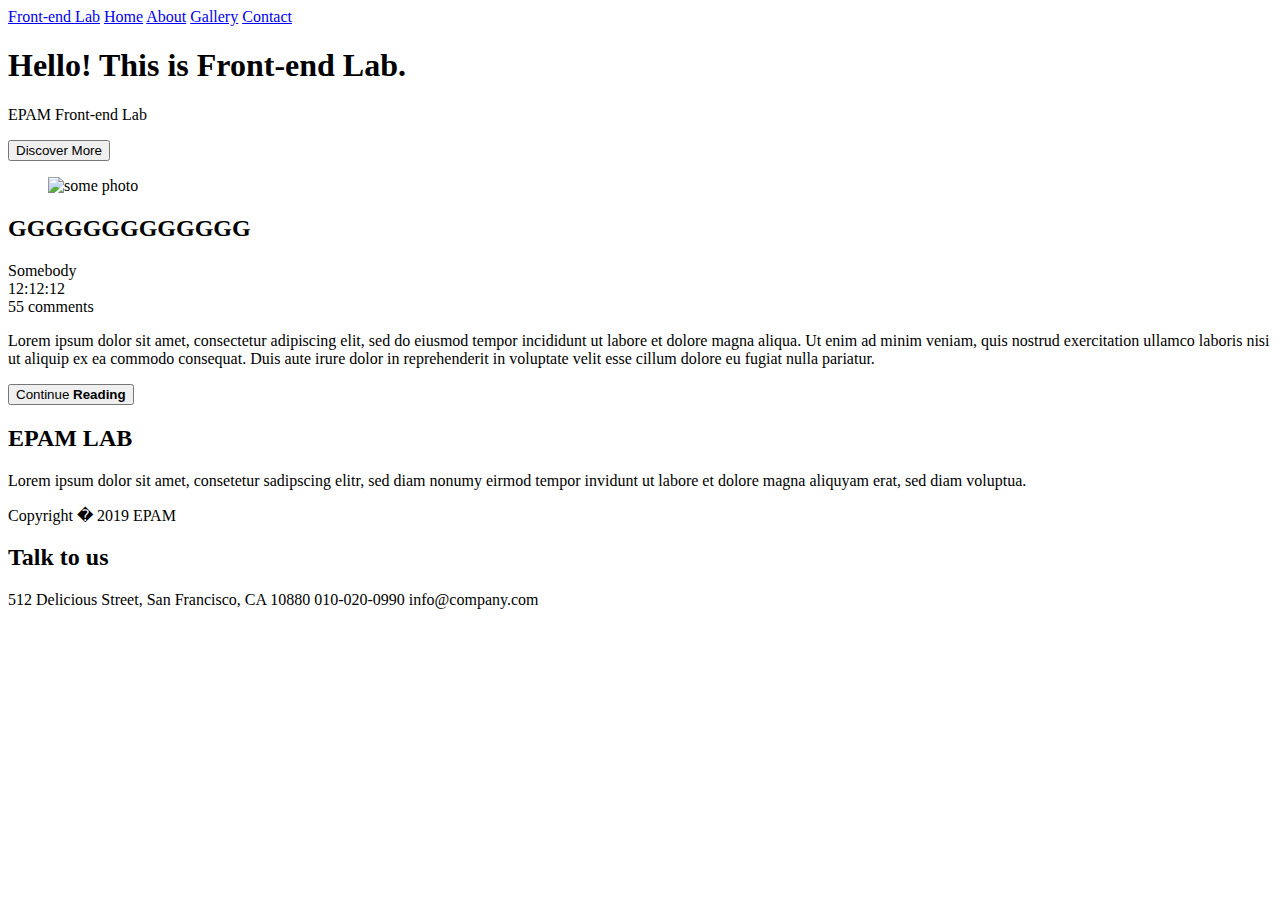
==== FL12_HW4/homework/index.html @ 6c3d57fb "initial" ====
<!DOCTYPE html>
<html lang="en">
  <head>
    <meta charset="UTF-8">
    <title>FL12_HW4</title>
  </head>
  <body class="body">
    <header class="header">
      <nav>
        <a href="#">Front-end Lab</a>
        <a href="#">Home</a>
        <a href="#">About</a>
        <a href="#">Gallery</a>
        <a href="#">Contact</a>
      </nav>
      <div class="header-content">
        <!--        <img src="#" alt="some header`s photo">-->
        <h1>Hello! This is Front-end Lab.</h1>
        <p class="underH1">EPAM Front-end Lab</p>
        <button class="button" id="topButton">Discover More</button>

      </div>
    </header>

    <div class="emptyDiv"></div>

    <article class="article">

      <section class="section">
        <figure>
          <img src="#" alt="some photo">
        </figure>
        <h2>GGGGGGGGGGGGG</h2>
        <div class="underH2">
          <div class="autor">Somebody</div>
          <time class="time">12:12:12</time>
          <div class="counter">55 comments</div>
        </div>
        <p>Lorem ipsum dolor sit amet, consectetur adipiscing elit, sed do eiusmod tempor incididunt ut labore et dolore magna aliqua. Ut enim ad minim veniam, quis nostrud exercitation ullamco laboris nisi ut aliquip ex ea commodo consequat. Duis aute irure dolor in reprehenderit in voluptate velit esse cillum dolore eu fugiat nulla pariatur.</p>
        <button class="button">Continue <b>Reading</b></button>
      </section>


    </article>

    <footer class="footer">
      <div class="footer-left">
        <h2>EPAM LAB</h2>
        <p>Lorem ipsum dolor sit amet, consetetur sadipscing elitr, sed diam nonumy eirmod tempor invidunt ut labore et dolore magna aliquyam erat, sed diam voluptua.
        </p>
        <p>Copyright � 2019 EPAM</p>
      </div>
      <div class="footer-right">
        <h2>Talk to us</h2>
        <p>512 Delicious Street, San Francisco, CA 10880
          010-020-0990
          info@company.com</p>
      </div>
    </footer>

  </body>
</html>
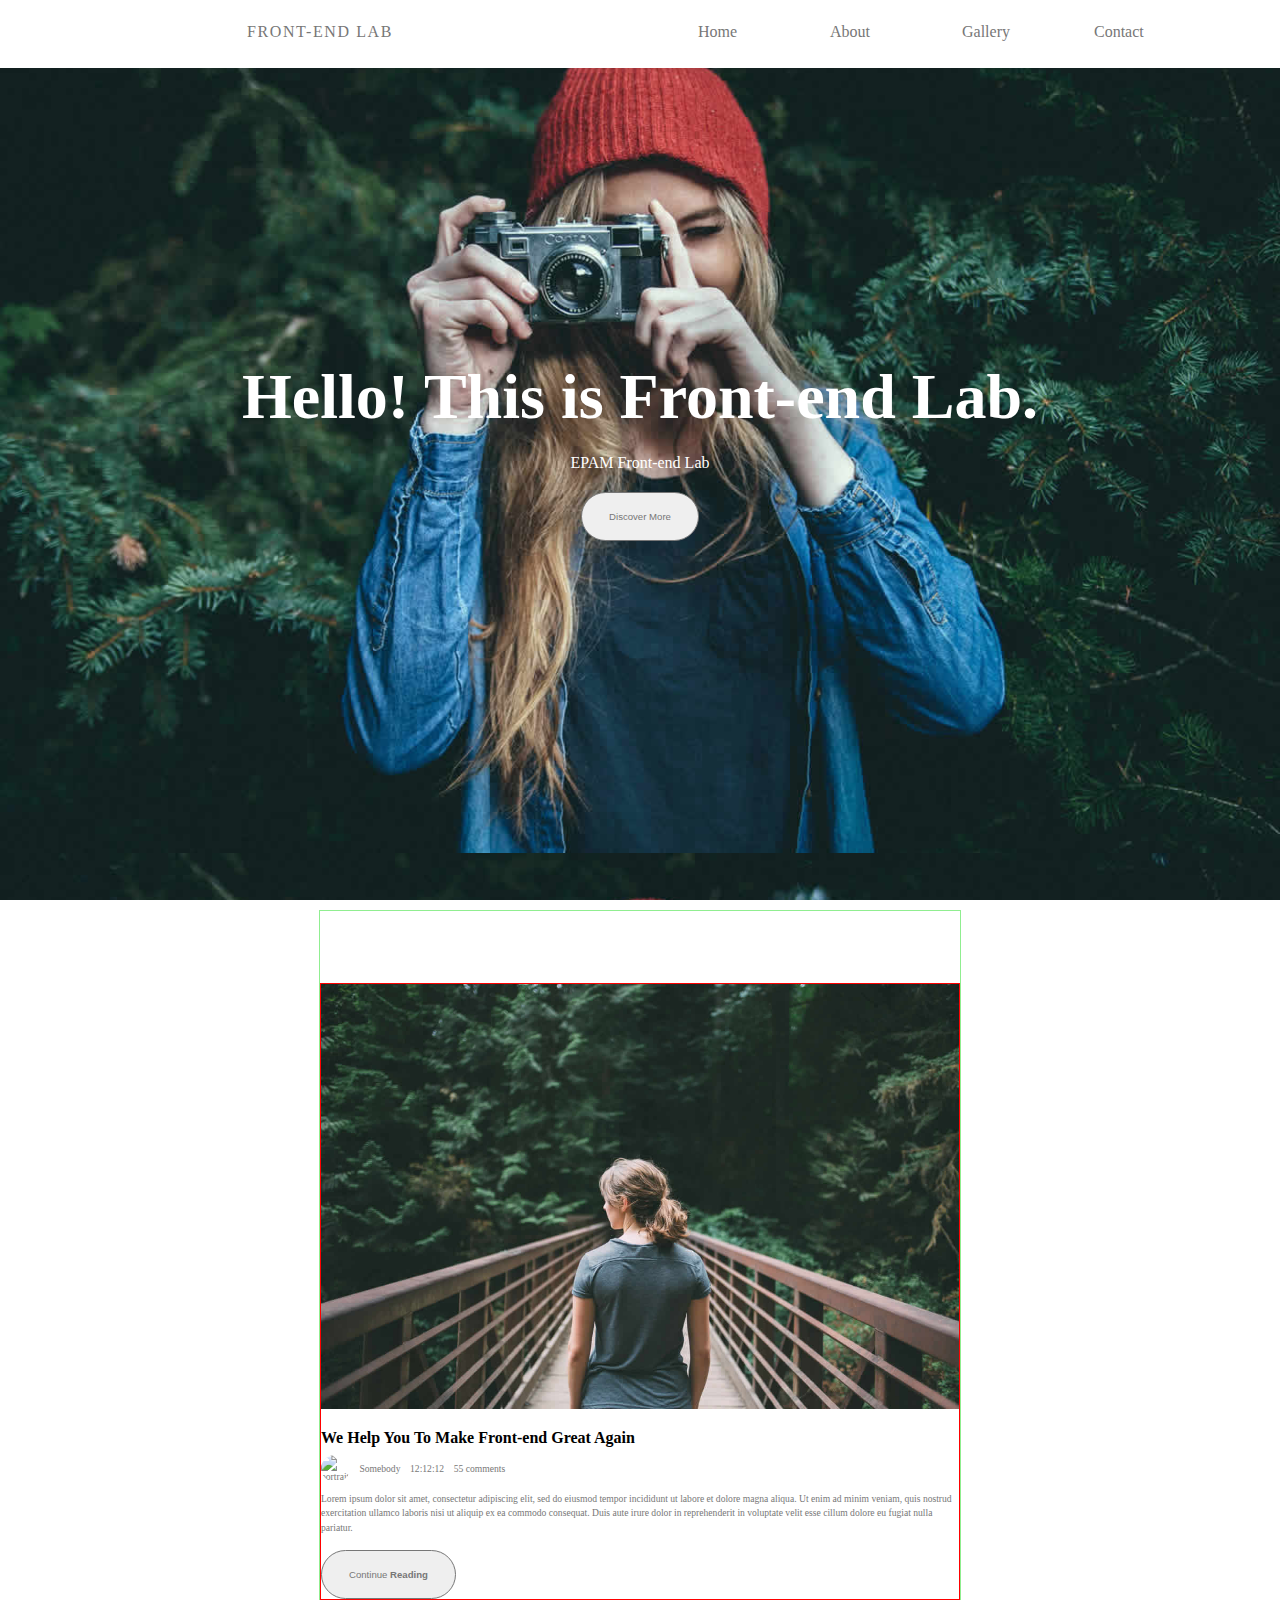
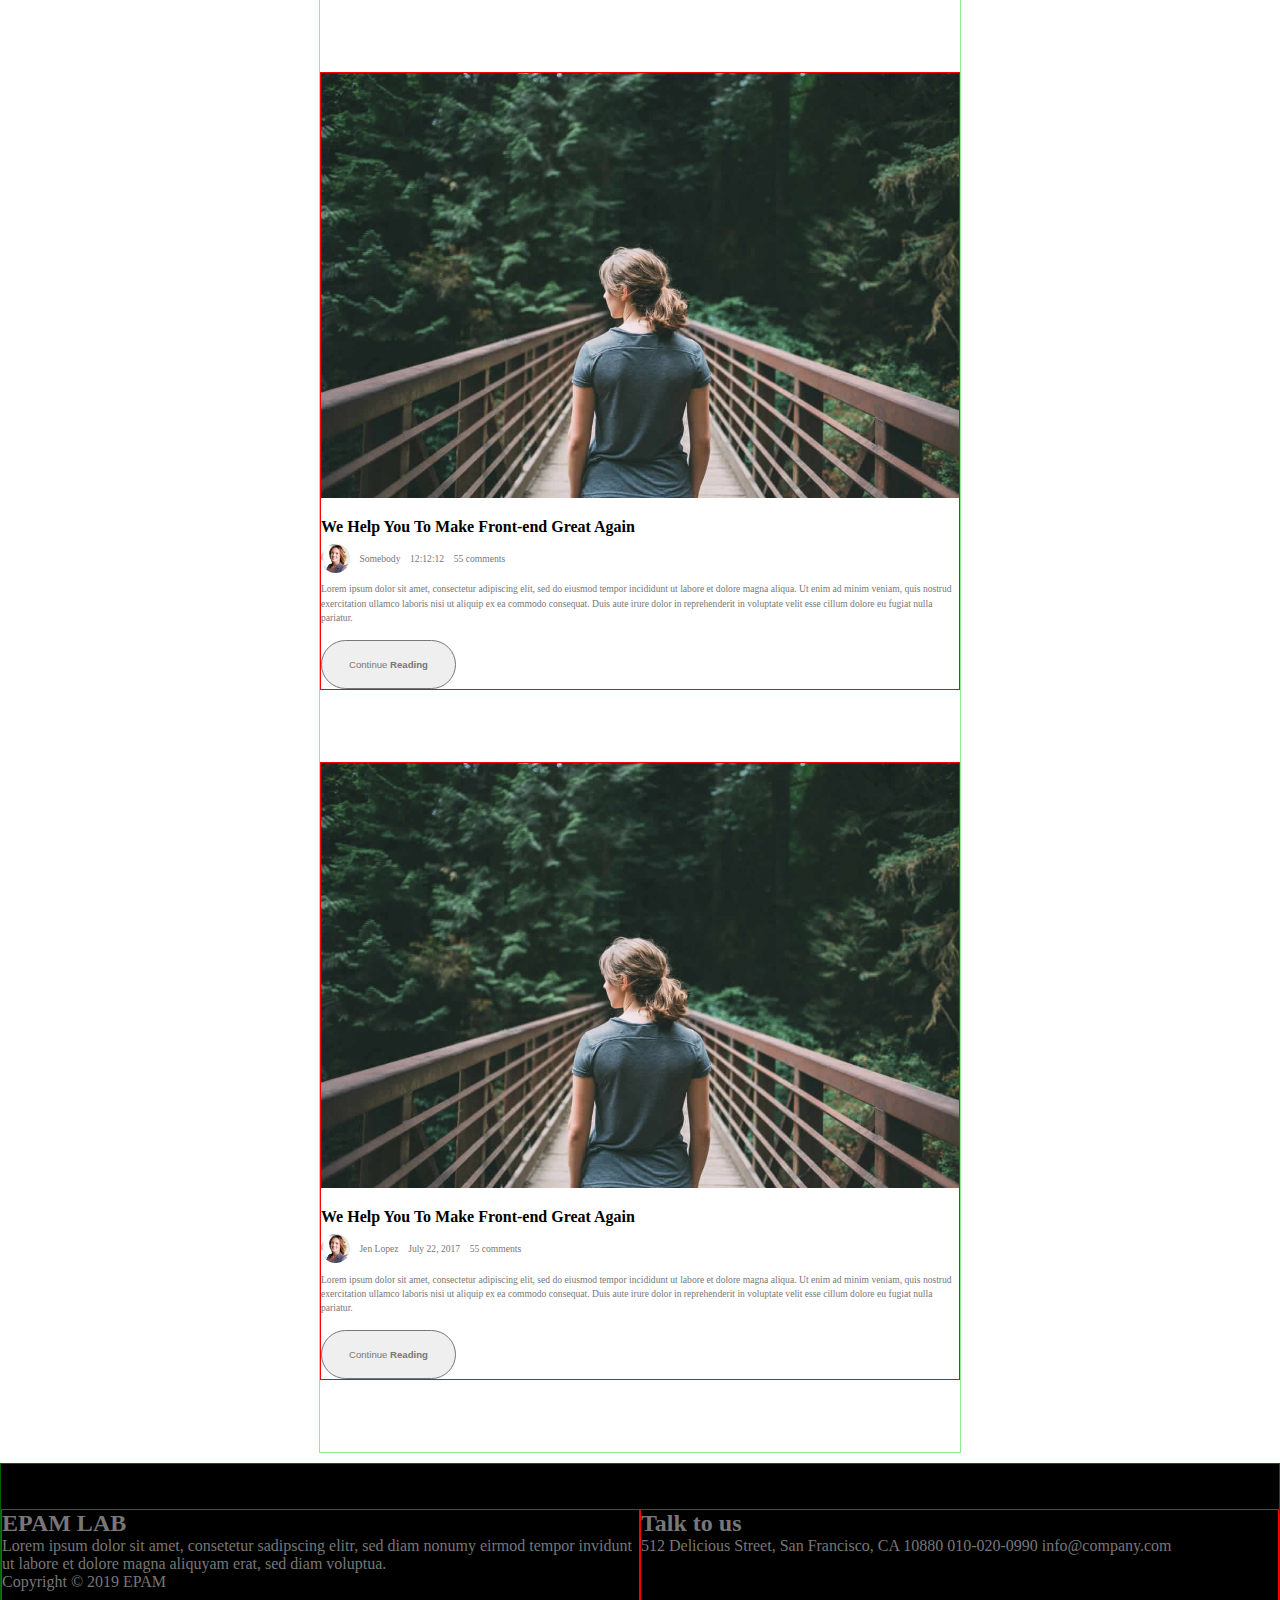
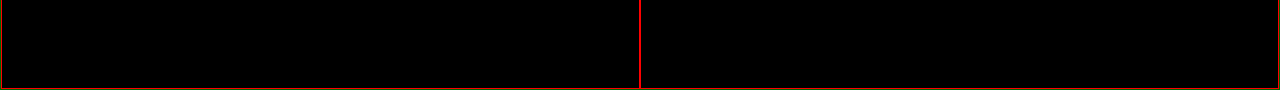
==== commit fca2d3d0: "add HW12_HW4" ====
--- a/FL12_HW4/homework/index.html
+++ b/FL12_HW4/homework/index.html
@@ -3,35 +3,39 @@
   <head>
     <meta charset="UTF-8">
     <title>FL12_HW4</title>
+    <link rel="stylesheet" type="text/css" href="./css/style.css">
   </head>
+
   <body class="body">
+
     <header class="header">
-      <nav>
-        <a href="#">Front-end Lab</a>
-        <a href="#">Home</a>
-        <a href="#">About</a>
-        <a href="#">Gallery</a>
-        <a href="#">Contact</a>
+      <nav class="nav">
+        <div><p>Front-end Lab</p></div>
+        <div class="nav-nav">
+          <a href="#">Home</a>
+          <a href="#">About</a>
+          <a href="#">Gallery</a>
+          <a href="#">Contact</a>
+        </div>
       </nav>
       <div class="header-content">
-        <!--        <img src="#" alt="some header`s photo">-->
-        <h1>Hello! This is Front-end Lab.</h1>
-        <p class="underH1">EPAM Front-end Lab</p>
-        <button class="button" id="topButton">Discover More</button>
-
+        <div class="header-content-intro">
+          <div><h1>Hello! This is Front-end Lab.</h1></div>
+          <div><p class="underH1">EPAM Front-end Lab</p></div>
+          <div><button class="button" id="topButton">Discover More</button></div>
+        </div>
       </div>
     </header>
-
-    <div class="emptyDiv"></div>
 
     <article class="article">
 
       <section class="section">
         <figure>
-          <img src="#" alt="some photo">
+          <img class="section-picture" src="./img/blog-image1.jpg" alt="some photo">
         </figure>
-        <h2>GGGGGGGGGGGGG</h2>
+        <h2>We Help You To Make Front-end Great Again</h2>
         <div class="underH2">
+          <img class="autors-photo" src="#" alt="portrait">
           <div class="autor">Somebody</div>
           <time class="time">12:12:12</time>
           <div class="counter">55 comments</div>
@@ -40,15 +44,45 @@
         <button class="button">Continue <b>Reading</b></button>
       </section>
 
+      <section class="section">
+        <figure>
+          <img class="section-picture" src="./img/blog-image1.jpg" alt="some photo">
+        </figure>
+        <h2>We Help You To Make Front-end Great Again</h2>
+        <div class="underH2">
+          <img class="autors-photo" src="./img/author-image1.jpg" alt="portrait">
+          <div class="autor">Somebody</div>
+          <time class="time">12:12:12</time>
+          <div class="counter">55 comments</div>
+        </div>
+        <p>Lorem ipsum dolor sit amet, consectetur adipiscing elit, sed do eiusmod tempor incididunt ut labore et dolore magna aliqua. Ut enim ad minim veniam, quis nostrud exercitation ullamco laboris nisi ut aliquip ex ea commodo consequat. Duis aute irure dolor in reprehenderit in voluptate velit esse cillum dolore eu fugiat nulla pariatur.</p>
+        <button class="button">Continue <b>Reading</b></button>
+      </section>
+
+      <section class="section">
+        <figure>
+          <img class="section-picture" src="./img/blog-image1.jpg" alt="some photo">
+        </figure>
+        <h2>We Help You To Make Front-end Great Again</h2>
+        <div class="underH2">
+          <img class="autors-photo" src="./img/author-image1.jpg" alt="portrait">
+          <div class="autor">Jen Lopez</div>
+          <time class="time">July 22, 2017</time>
+          <div class="counter">55 comments</div>
+        </div>
+        <p>Lorem ipsum dolor sit amet, consectetur adipiscing elit, sed do eiusmod tempor incididunt ut labore et dolore magna aliqua. Ut enim ad minim veniam, quis nostrud exercitation ullamco laboris nisi ut aliquip ex ea commodo consequat. Duis aute irure dolor in reprehenderit in voluptate velit esse cillum dolore eu fugiat nulla pariatur.</p>
+        <button class="button">Continue <b>Reading</b></button>
+      </section>
 
     </article>
+
 
     <footer class="footer">
       <div class="footer-left">
         <h2>EPAM LAB</h2>
         <p>Lorem ipsum dolor sit amet, consetetur sadipscing elitr, sed diam nonumy eirmod tempor invidunt ut labore et dolore magna aliquyam erat, sed diam voluptua.
         </p>
-        <p>Copyright � 2019 EPAM</p>
+        <p>Copyright &copy; 2019 EPAM</p>
       </div>
       <div class="footer-right">
         <h2>Talk to us</h2>
--- a/FL12_HW4/homework/css/style.css
+++ b/FL12_HW4/homework/css/style.css
@@ -0,0 +1,140 @@
+* {
+  margin: 0;
+  padding: 0;
+}
+
+.body {
+  color: #777;
+  max-height: 600px;
+  display: grid;
+  grid-template-rows: 100vh 1fr 1fr;
+  grid-template-columns: 1fr 900px 1fr;
+  grid-template-areas:
+    'header header header'
+    'article article article'
+    'footer footer footer';
+  grid-gap: 10px;
+}
+
+.header {
+  grid-area: header;
+  height: 100vh;
+  background-image: url(../img/home-bg.jpg);
+/*  background-position: -100px 50px ;*/
+  background-size: 100%;
+  color: #FFFFFF;
+  display: block;
+}
+.nav {
+  color: #777;
+  display: flex;
+  width: 100%;
+  height: 5vh;
+  background-color: #fff;
+  padding-top: 2.5vh;
+  position: fixed;
+}
+.nav div {
+  width: 100%;
+  text-align: center;
+}
+.nav p {
+  font-size: medium;
+  text-transform: uppercase;
+  letter-spacing: 0.1em;
+}
+.nav a {
+  display: inline-flex;
+  width: 20%;
+  text-decoration: none;
+  color: #777;
+}
+.nav a:hover {
+  color: #bfba55;
+}
+
+.header-content {
+  height: 100%;
+  width: 100%;
+  display: flex;
+  align-items: center;
+  justify-content: center;
+}
+.header-content-intro {
+  display: block;
+  text-align: center;
+}
+.header-content-intro div {
+  margin: 20px auto;
+}
+.header-content-intro h1 {
+  font-size: 4em;
+}
+#topButton {
+
+}
+
+
+
+.article {
+  border: 1px solid lightgreen;
+  grid-area: article;
+  width: 50%;
+  margin: 0 auto;
+}
+.button {
+  padding: 2vh 3vh;
+  border-radius: 50px;
+  font-size: .6em;
+  font-weight: 400;
+  color: #777;
+  border: 1px solid #777;
+}
+
+.section-picture {
+  width: 100%;
+}
+
+.section {
+  border: 1px solid red;
+  margin: 8vh 0;
+}
+.section h2 {
+  font-size: 1em;
+  color: #000;
+  margin: 1em 0 .5em 0;
+}
+.section p {
+  margin: 1em 0 1.5em 0;
+  font-size: .6em;
+  line-height: 1.5em;
+}
+.underH2 {
+  display: flex;
+  font-size: .6em;
+  align-items: center;
+}
+.underH2 div {
+  margin: 0 1em;
+}
+.autors-photo {
+  border-radius: 100%;
+  width: 3em;
+}
+
+
+
+.footer {
+  border: 1px solid darkgreen;
+  grid-area: footer;
+  height: 20vh;
+  padding-top: 5vh;
+  background-color: #000;
+  display: flex;
+}
+.footer div {
+  border: 1px solid red;
+  width: 50%;
+
+}
+
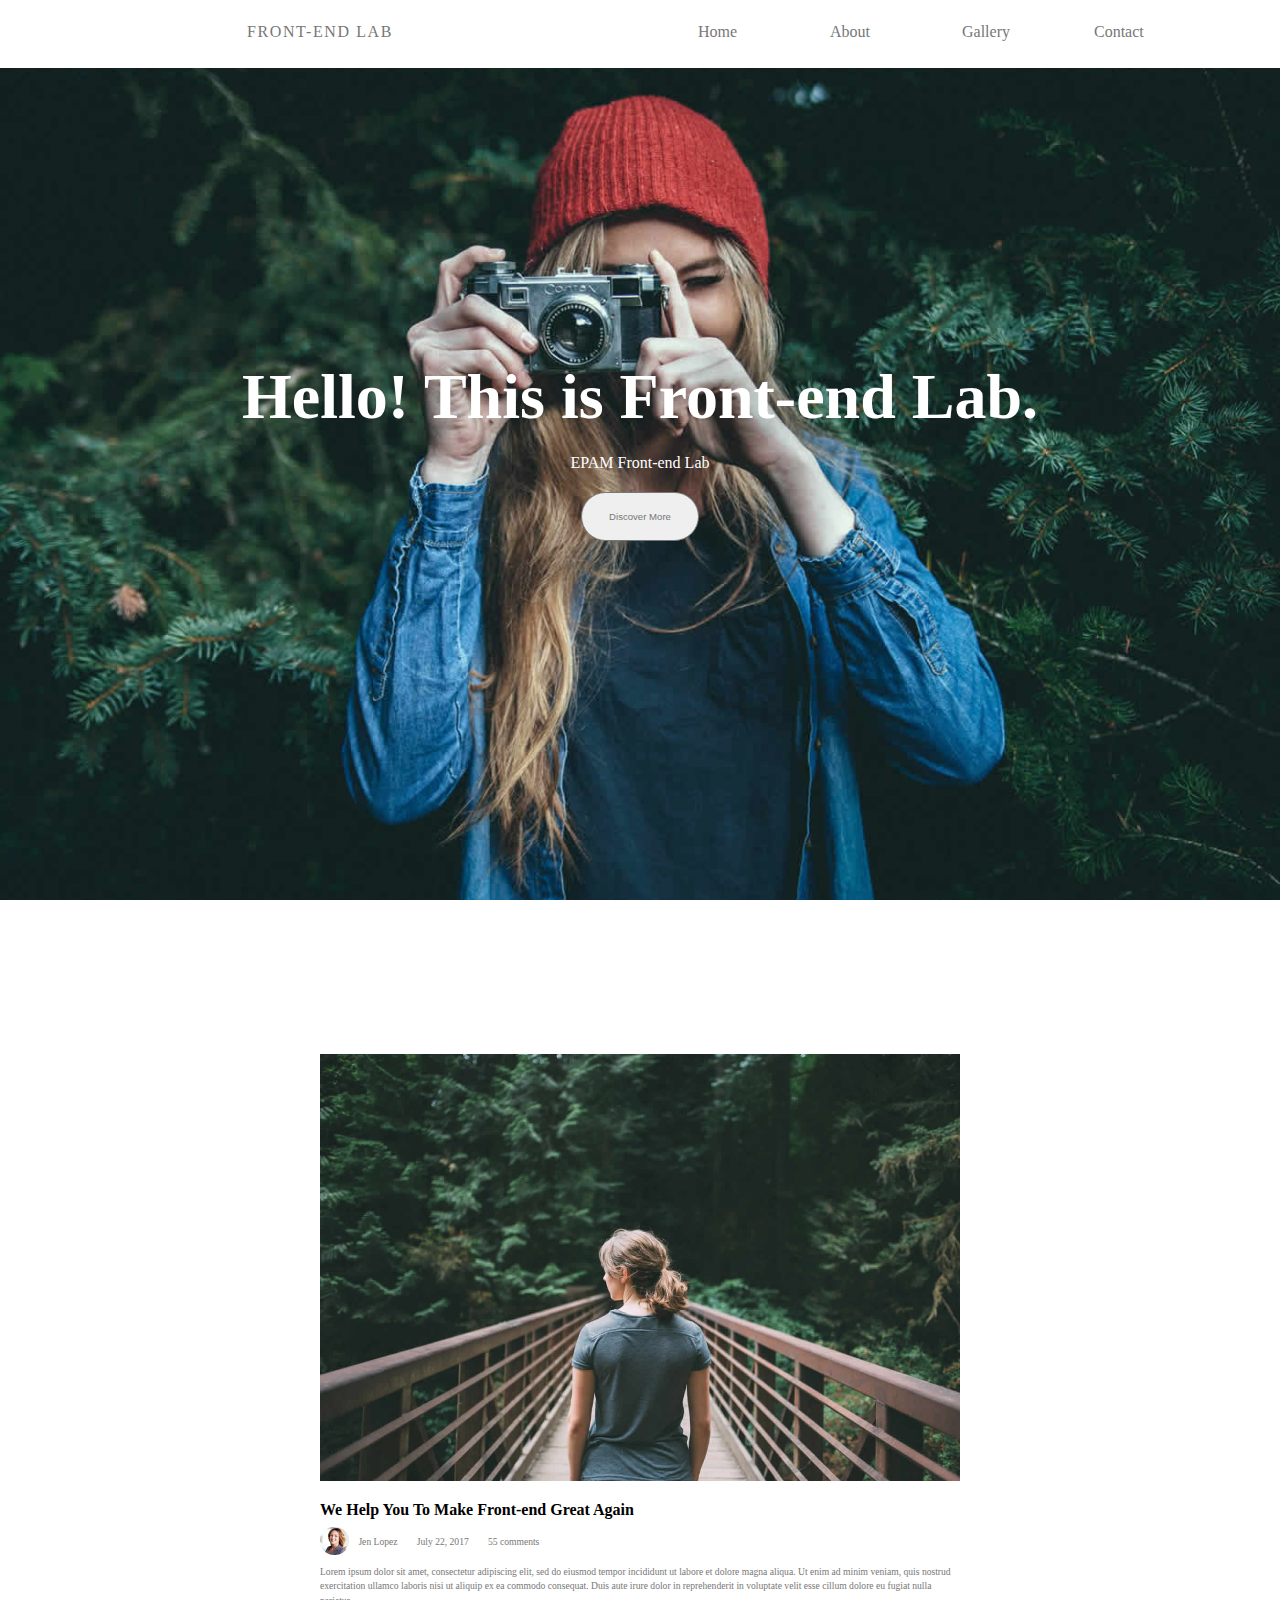
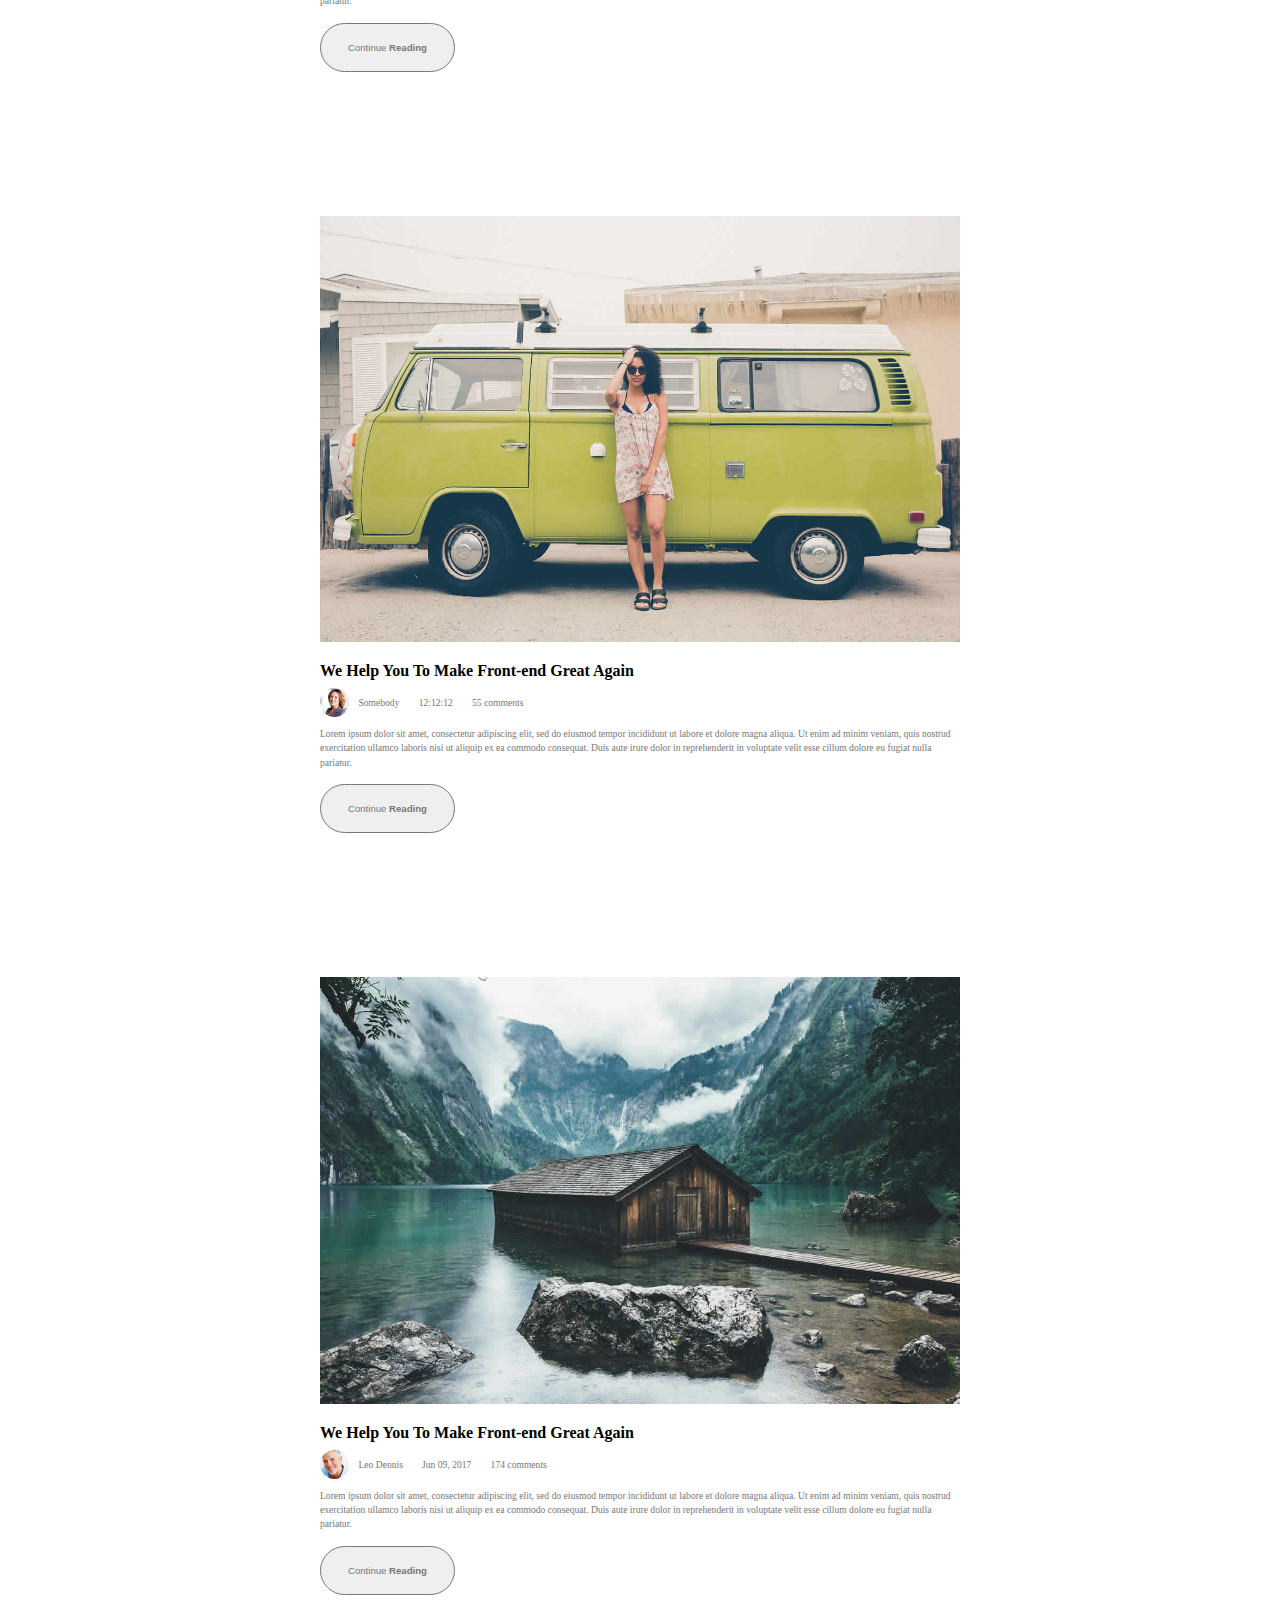
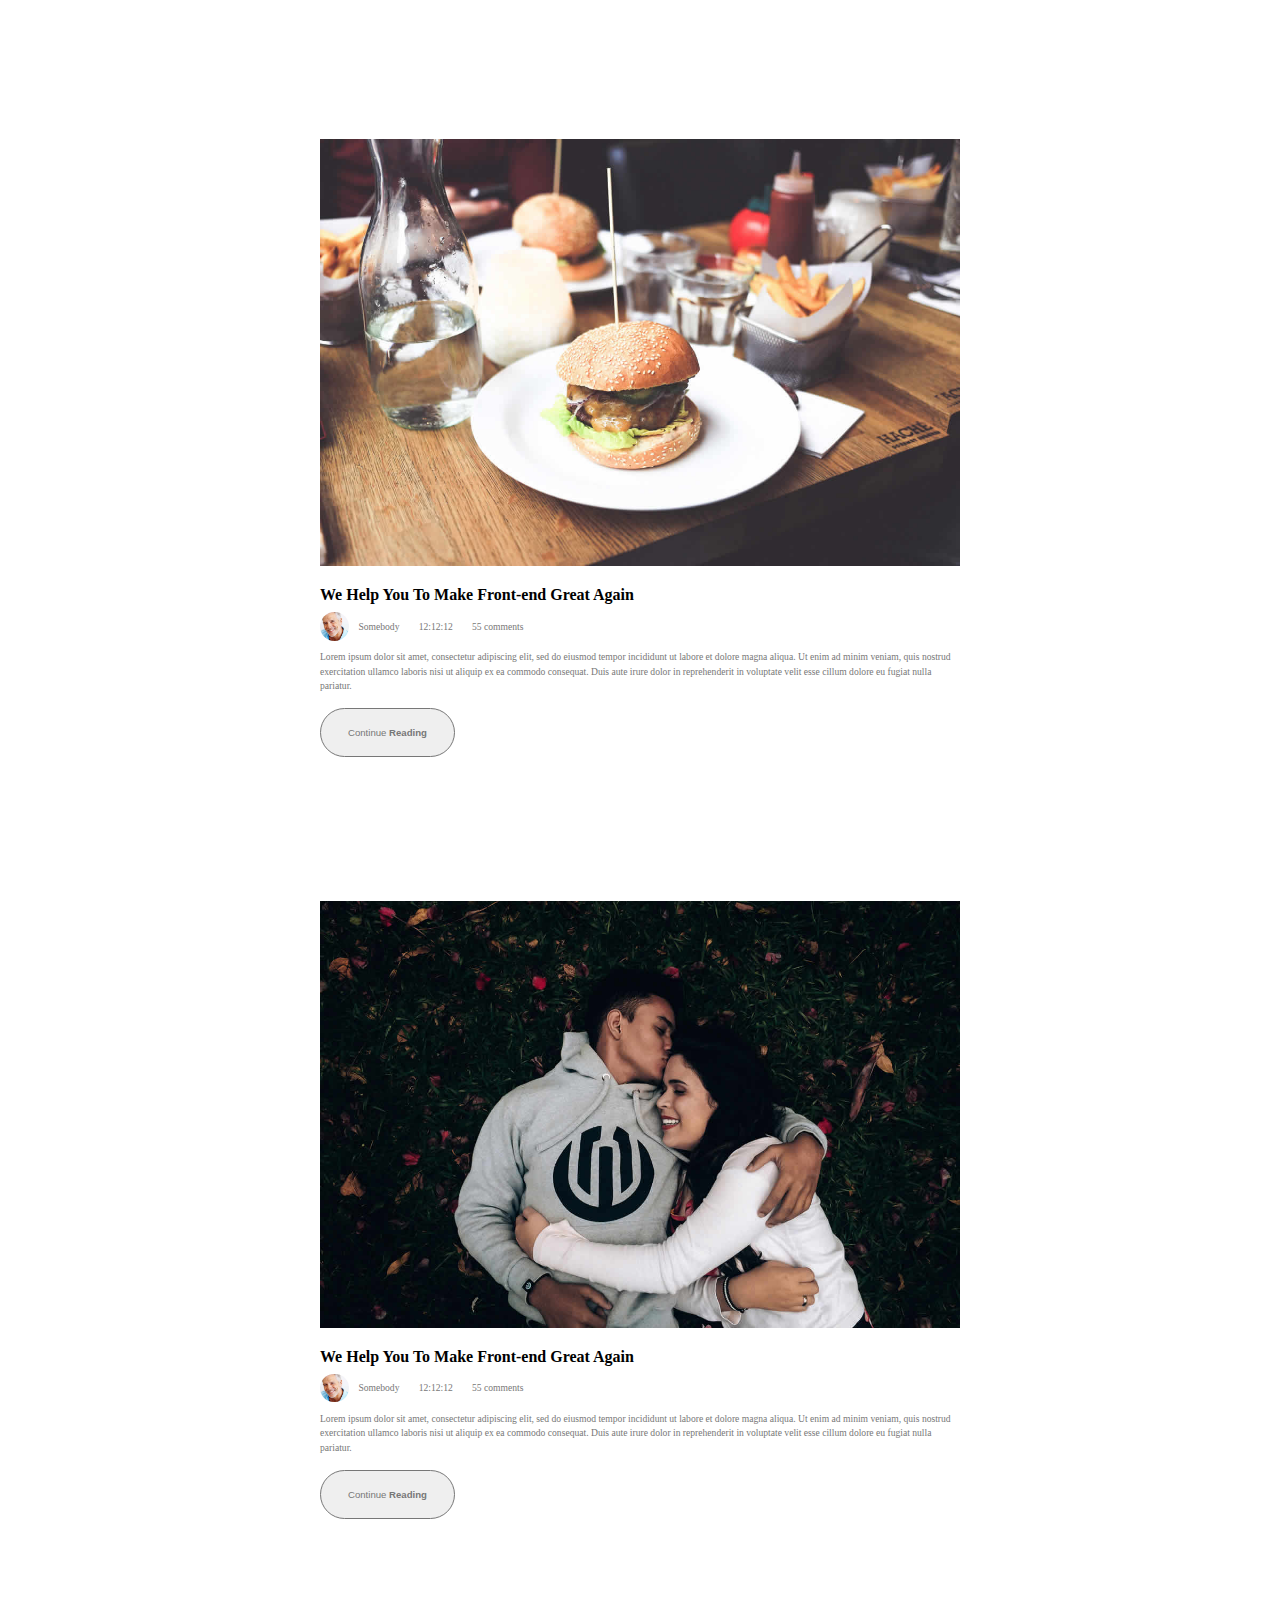
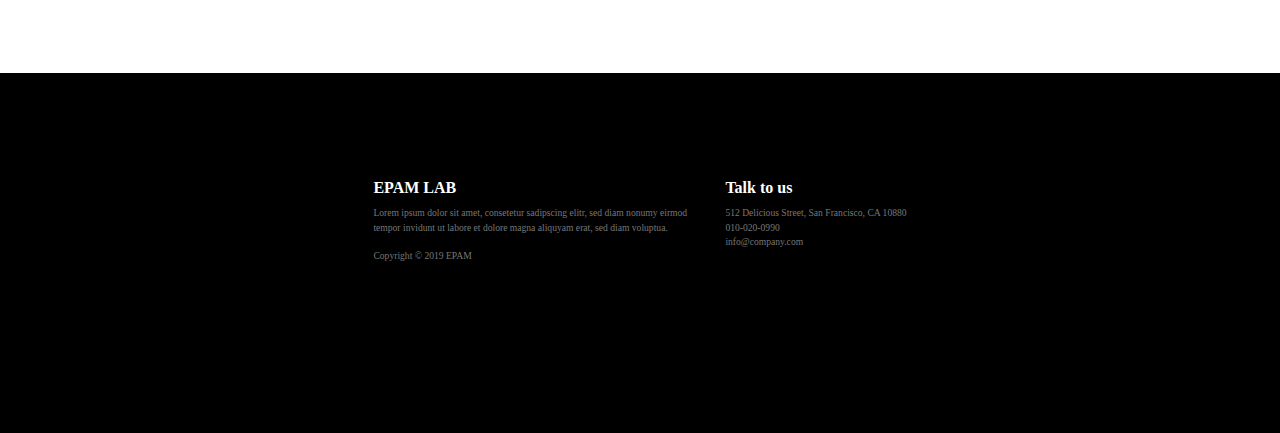
==== commit b1a3218a: "add" ====
--- a/FL12_HW4/homework/index.html
+++ b/FL12_HW4/homework/index.html
@@ -35,9 +35,9 @@
         </figure>
         <h2>We Help You To Make Front-end Great Again</h2>
         <div class="underH2">
-          <img class="autors-photo" src="#" alt="portrait">
-          <div class="autor">Somebody</div>
-          <time class="time">12:12:12</time>
+          <img class="autors-photo" src="./img/author-image1.jpg" alt="portrait">
+          <div class="autor">Jen Lopez</div>
+          <div class="time">July 22, 2017</div>
           <div class="counter">55 comments</div>
         </div>
         <p>Lorem ipsum dolor sit amet, consectetur adipiscing elit, sed do eiusmod tempor incididunt ut labore et dolore magna aliqua. Ut enim ad minim veniam, quis nostrud exercitation ullamco laboris nisi ut aliquip ex ea commodo consequat. Duis aute irure dolor in reprehenderit in voluptate velit esse cillum dolore eu fugiat nulla pariatur.</p>
@@ -46,13 +46,13 @@
 
       <section class="section">
         <figure>
-          <img class="section-picture" src="./img/blog-image1.jpg" alt="some photo">
+          <img class="section-picture" src="./img/blog-image2.jpg" alt="some photo">
         </figure>
         <h2>We Help You To Make Front-end Great Again</h2>
         <div class="underH2">
           <img class="autors-photo" src="./img/author-image1.jpg" alt="portrait">
           <div class="autor">Somebody</div>
-          <time class="time">12:12:12</time>
+          <div class="time">12:12:12</div>
           <div class="counter">55 comments</div>
         </div>
         <p>Lorem ipsum dolor sit amet, consectetur adipiscing elit, sed do eiusmod tempor incididunt ut labore et dolore magna aliqua. Ut enim ad minim veniam, quis nostrud exercitation ullamco laboris nisi ut aliquip ex ea commodo consequat. Duis aute irure dolor in reprehenderit in voluptate velit esse cillum dolore eu fugiat nulla pariatur.</p>
@@ -61,13 +61,43 @@
 
       <section class="section">
         <figure>
-          <img class="section-picture" src="./img/blog-image1.jpg" alt="some photo">
+          <img class="section-picture" src="./img/blog-image3.jpg" alt="some photo">
         </figure>
         <h2>We Help You To Make Front-end Great Again</h2>
         <div class="underH2">
-          <img class="autors-photo" src="./img/author-image1.jpg" alt="portrait">
-          <div class="autor">Jen Lopez</div>
-          <time class="time">July 22, 2017</time>
+          <img class="autors-photo" src="./img/author-image2.jpg" alt="portrait">
+          <div class="autor">Leo Dennis</div>
+          <div class="time">Jun 09, 2017</div>
+          <div class="counter">174 comments</div>
+        </div>
+        <p>Lorem ipsum dolor sit amet, consectetur adipiscing elit, sed do eiusmod tempor incididunt ut labore et dolore magna aliqua. Ut enim ad minim veniam, quis nostrud exercitation ullamco laboris nisi ut aliquip ex ea commodo consequat. Duis aute irure dolor in reprehenderit in voluptate velit esse cillum dolore eu fugiat nulla pariatur.</p>
+        <button class="button">Continue <b>Reading</b></button>
+      </section>
+
+      <section class="section">
+        <figure>
+          <img class="section-picture" src="./img/blog-image4.jpg" alt="some photo">
+        </figure>
+        <h2>We Help You To Make Front-end Great Again</h2>
+        <div class="underH2">
+          <img class="autors-photo" src="./img/author-image2.jpg" alt="portrait">
+          <div class="autor">Somebody</div>
+          <div class="time">12:12:12</div>
+          <div class="counter">55 comments</div>
+        </div>
+        <p>Lorem ipsum dolor sit amet, consectetur adipiscing elit, sed do eiusmod tempor incididunt ut labore et dolore magna aliqua. Ut enim ad minim veniam, quis nostrud exercitation ullamco laboris nisi ut aliquip ex ea commodo consequat. Duis aute irure dolor in reprehenderit in voluptate velit esse cillum dolore eu fugiat nulla pariatur.</p>
+        <button class="button">Continue <b>Reading</b></button>
+      </section>
+
+      <section class="section">
+        <figure>
+          <img class="section-picture" src="./img/blog-image5.jpg" alt="some photo">
+        </figure>
+        <h2>We Help You To Make Front-end Great Again</h2>
+        <div class="underH2">
+          <img class="autors-photo" src="./img/author-image2.jpg" alt="portrait">
+          <div class="autor">Somebody</div>
+          <div class="time">12:12:12</div>
           <div class="counter">55 comments</div>
         </div>
         <p>Lorem ipsum dolor sit amet, consectetur adipiscing elit, sed do eiusmod tempor incididunt ut labore et dolore magna aliqua. Ut enim ad minim veniam, quis nostrud exercitation ullamco laboris nisi ut aliquip ex ea commodo consequat. Duis aute irure dolor in reprehenderit in voluptate velit esse cillum dolore eu fugiat nulla pariatur.</p>
@@ -86,8 +116,8 @@
       </div>
       <div class="footer-right">
         <h2>Talk to us</h2>
-        <p>512 Delicious Street, San Francisco, CA 10880
-          010-020-0990
+        <p>512 Delicious Street, San Francisco, CA 10880<br>
+          010-020-0990<br>
           info@company.com</p>
       </div>
     </footer>
--- a/FL12_HW4/homework/css/style.css
+++ b/FL12_HW4/homework/css/style.css
@@ -20,7 +20,7 @@
   grid-area: header;
   height: 100vh;
   background-image: url(../img/home-bg.jpg);
-/*  background-position: -100px 50px ;*/
+    background-position: 0px 50px ;
   background-size: 100%;
   color: #FFFFFF;
   display: block;
@@ -77,7 +77,6 @@
 
 
 .article {
-  border: 1px solid lightgreen;
   grid-area: article;
   width: 50%;
   margin: 0 auto;
@@ -96,8 +95,7 @@
 }
 
 .section {
-  border: 1px solid red;
-  margin: 8vh 0;
+  margin: 16vh 0;
 }
 .section h2 {
   font-size: 1em;
@@ -122,19 +120,25 @@
   width: 3em;
 }
 
-
-
 .footer {
-  border: 1px solid darkgreen;
   grid-area: footer;
-  height: 20vh;
-  padding-top: 5vh;
+  height: 30vh;
+  padding-top: 10vh;
   background-color: #000;
   display: flex;
+  justify-content: center;
 }
 .footer div {
-  border: 1px solid red;
-  width: 50%;
+  max-width: 25%;
+  margin: 1em;
 
 }
-
+.footer h2 {
+  color: #fff;
+  font-size: 1em;
+}
+.footer p {
+  margin: 1em 0 1.5em 0;
+  font-size: .6em;
+  line-height: 1.5em;
+}
